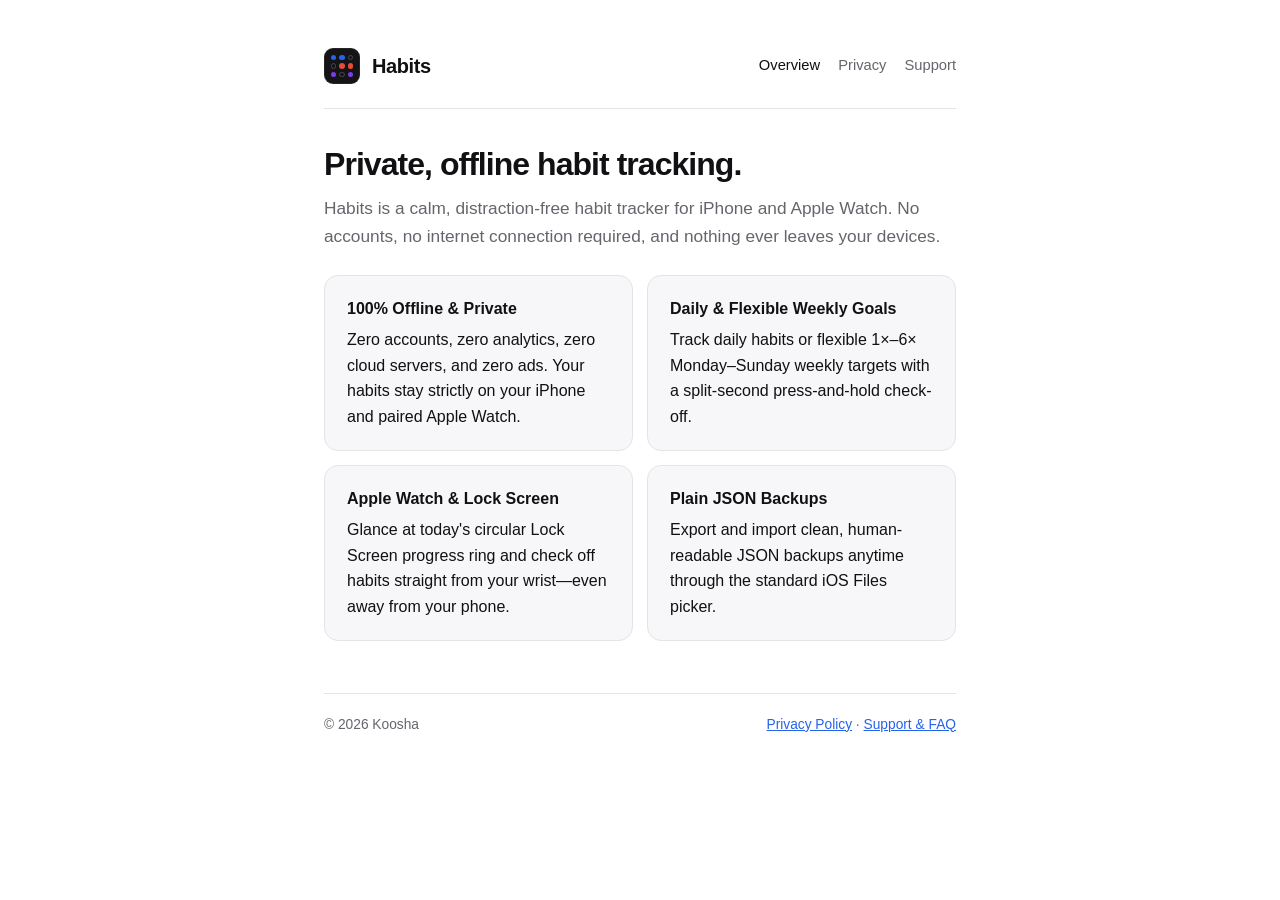
==== docs/index.html @ 2253a35a "Prepare app for App Store submission and add Privacy/Support site" ====
<!DOCTYPE html>
<html lang="en">
<head>
  <meta charset="utf-8">
  <meta name="viewport" content="width=device-width, initial-scale=1">
  <title>Habits — Private, Offline Habit Tracker for iPhone &amp; Apple Watch</title>
  <meta name="description" content="A calm, 100% offline habit tracker for iPhone and Apple Watch. No accounts, no internet required, and zero data collection.">
  <link rel="stylesheet" href="style.css">
</head>
<body>
  <div class="container">
    <header>
      <a class="brand" href="index.html">
        <span class="icon-mark" aria-hidden="true">
          <span class="dot cobalt"></span>
          <span class="dot cobalt"></span>
          <span class="dot hollow"></span>
          <span class="dot hollow"></span>
          <span class="dot coral"></span>
          <span class="dot coral"></span>
          <span class="dot violet"></span>
          <span class="dot hollow"></span>
          <span class="dot violet"></span>
        </span>
        <span>Habits</span>
      </a>
      <nav aria-label="Primary">
        <a href="index.html" aria-current="page">Overview</a>
        <a href="privacy.html">Privacy</a>
        <a href="support.html">Support</a>
      </nav>
    </header>

    <main>
      <h1>Private, offline habit tracking.</h1>
      <p class="lead">
        Habits is a calm, distraction-free habit tracker for iPhone and Apple Watch. No accounts, no internet connection required, and nothing ever leaves your devices.
      </p>

      <div class="grid">
        <div class="card">
          <h3>100% Offline &amp; Private</h3>
          <p>Zero accounts, zero analytics, zero cloud servers, and zero ads. Your habits stay strictly on your iPhone and paired Apple Watch.</p>
        </div>
        <div class="card">
          <h3>Daily &amp; Flexible Weekly Goals</h3>
          <p>Track daily habits or flexible 1×–6× Monday–Sunday weekly targets with a split-second press-and-hold check-off.</p>
        </div>
        <div class="card">
          <h3>Apple Watch &amp; Lock Screen</h3>
          <p>Glance at today's circular Lock Screen progress ring and check off habits straight from your wrist—even away from your phone.</p>
        </div>
        <div class="card">
          <h3>Plain JSON Backups</h3>
          <p>Export and import clean, human-readable JSON backups anytime through the standard iOS Files picker.</p>
        </div>
      </div>
    </main>

    <footer>
      <span>&copy; 2026 Koosha</span>
      <span>
        <a href="privacy.html">Privacy Policy</a> &middot;
        <a href="support.html">Support &amp; FAQ</a>
      </span>
    </footer>
  </div>
</body>
</html>
---- docs/style.css ----
:root {
  color-scheme: light dark;
  --bg: #ffffff;
  --surface: #f7f7fa;
  --border: #e4e4e7;
  --text: #111113;
  --muted: #65656d;
  --cobalt: #2563eb;
  --coral: #e54d37;
  --violet: #7c3aed;
  --ring: #c8c8d0;
}

@media (prefers-color-scheme: dark) {
  :root {
    --bg: #000000;
    --surface: #141416;
    --border: #26262a;
    --text: #f4f4f6;
    --muted: #9ca3af;
    --ring: #44444a;
  }
}

* {
  box-sizing: border-box;
}

body {
  margin: 0;
  padding: 0;
  background: var(--bg);
  color: var(--text);
  font-family: -apple-system, BlinkMacSystemFont, "SF Pro Text", "Segoe UI", Roboto, Helvetica, Arial, sans-serif;
  line-height: 1.6;
  -webkit-font-smoothing: antialiased;
}

.container {
  max-width: 680px;
  margin: 0 auto;
  padding: 48px 24px 72px;
}

header {
  display: flex;
  align-items: center;
  justify-content: space-between;
  gap: 16px;
  padding-bottom: 24px;
  border-bottom: 1px solid var(--border);
  margin-bottom: 36px;
}

.brand {
  display: inline-flex;
  align-items: center;
  gap: 12px;
  text-decoration: none;
  color: var(--text);
  font-weight: 700;
  font-size: 1.25rem;
  letter-spacing: -0.02em;
}

.icon-mark {
  width: 36px;
  height: 36px;
  border-radius: 9px;
  background: #141416;
  border: 1px solid rgba(255, 255, 255, 0.08);
  display: grid;
  grid-template-columns: repeat(3, 1fr);
  gap: 3px;
  padding: 6px;
  flex-shrink: 0;
}

.dot {
  border-radius: 999px;
}
.dot.cobalt { background: var(--cobalt); }
.dot.coral { background: var(--coral); }
.dot.violet { background: var(--violet); }
.dot.hollow { border: 1.4px solid #48484f; }

nav {
  display: flex;
  gap: 18px;
  font-size: 0.92rem;
}

nav a {
  color: var(--muted);
  text-decoration: none;
  font-weight: 500;
}

nav a:hover,
nav a[aria-current="page"] {
  color: var(--text);
}

h1 {
  font-size: 2rem;
  letter-spacing: -0.03em;
  line-height: 1.2;
  margin: 0 0 12px;
}

h2 {
  font-size: 1.15rem;
  letter-spacing: -0.01em;
  margin: 28px 0 8px;
}

p {
  margin: 0 0 14px;
}

.lead {
  font-size: 1.08rem;
  color: var(--muted);
  margin-bottom: 24px;
}

.meta {
  font-size: 0.88rem;
  color: var(--muted);
  margin-bottom: 24px;
}

.card {
  background: var(--surface);
  border: 1px solid var(--border);
  border-radius: 14px;
  padding: 20px 22px;
  margin: 20px 0;
}

.card h3 {
  margin: 0 0 6px;
  font-size: 1rem;
}

.card p:last-child {
  margin-bottom: 0;
}

.grid {
  display: grid;
  grid-template-columns: repeat(auto-fit, minmax(240px, 1fr));
  gap: 14px;
  margin: 24px 0;
}

.grid .card {
  margin: 0;
}

ul {
  padding-left: 20px;
  margin: 0 0 16px;
}

li {
  margin-bottom: 8px;
}

a {
  color: var(--cobalt);
}

footer {
  margin-top: 52px;
  padding-top: 20px;
  border-top: 1px solid var(--border);
  font-size: 0.86rem;
  color: var(--muted);
  display: flex;
  flex-wrap: wrap;
  justify-content: space-between;
  gap: 12px;
}
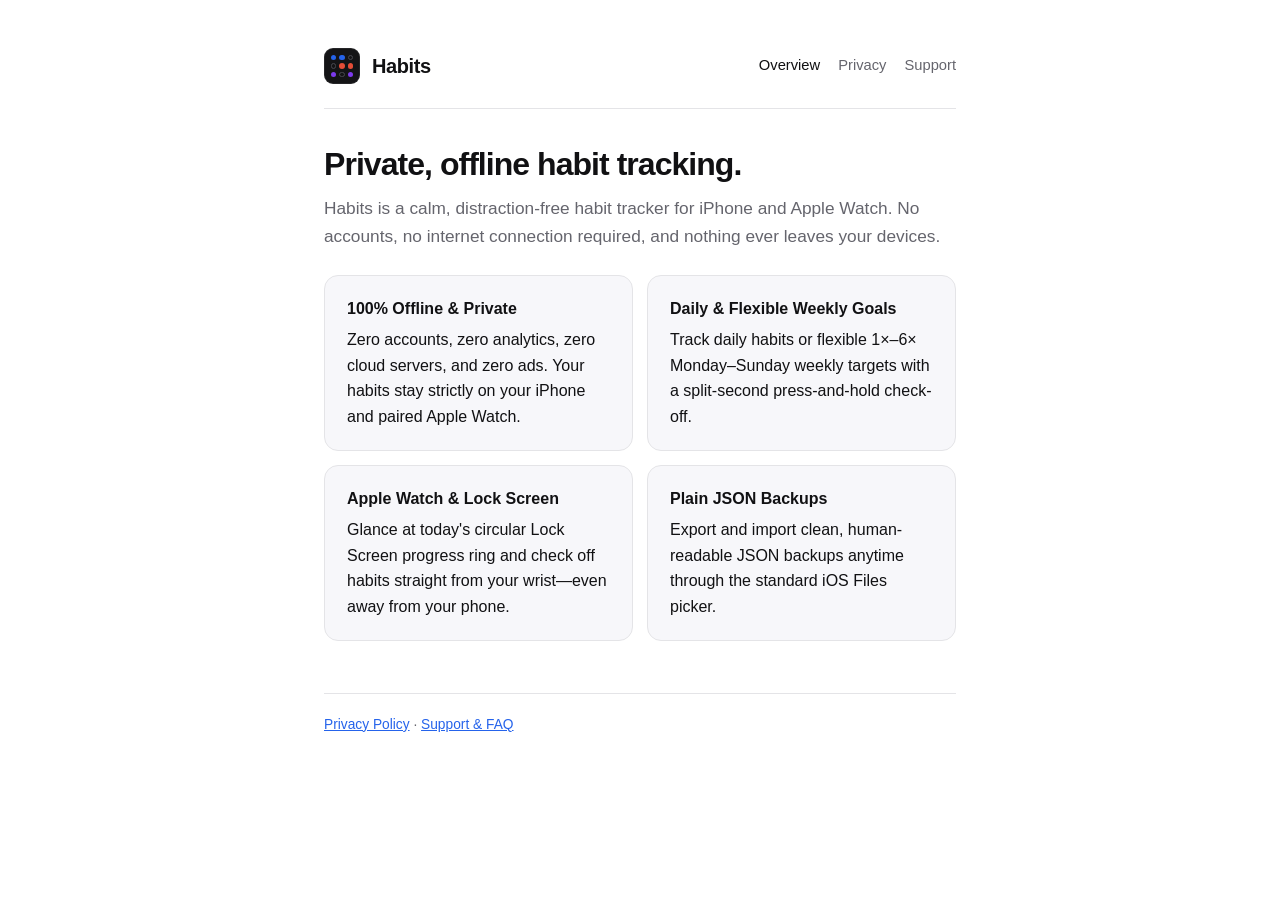
==== commit 3f30d496: "Remove copyright line from docs footer" ====
--- a/docs/index.html
+++ b/docs/index.html
@@ -58,7 +58,6 @@
     </main>
 
     <footer>
-      <span>&copy; 2026 Koosha</span>
       <span>
         <a href="privacy.html">Privacy Policy</a> &middot;
         <a href="support.html">Support &amp; FAQ</a>
